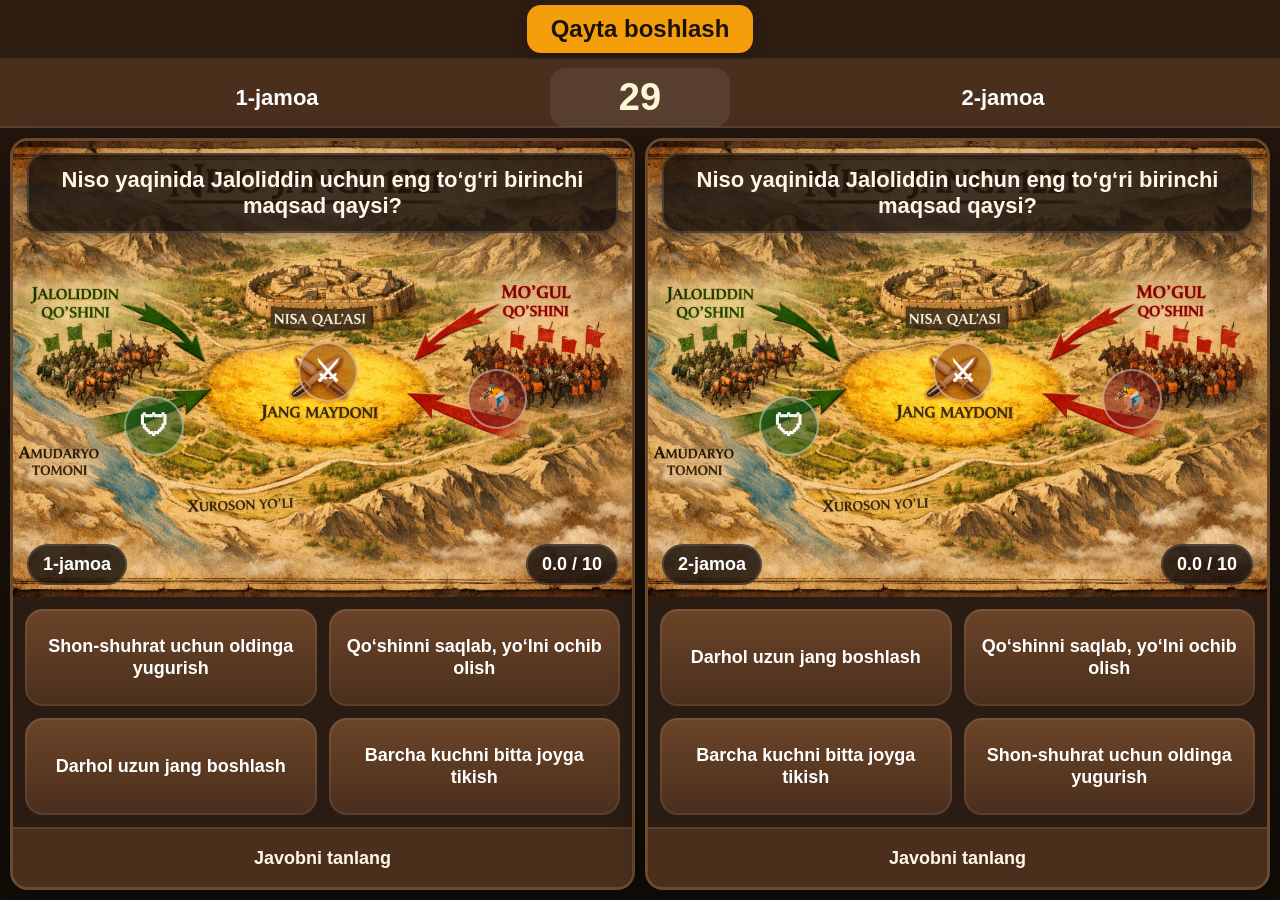
==== index.html @ 19cbaae9 "upload index.html" ====
<!DOCTYPE html>
<html lang="uz">
<head>
<meta charset="UTF-8">
<meta name="viewport" content="width=device-width, initial-scale=1.0">
<title>Jaloliddin uch jang — 2 jamoa v4</title>
<style>
  * { box-sizing: border-box; -webkit-tap-highlight-color: transparent; }
  html, body {
    margin:0; width:100%; height:100%; overflow:hidden;
    font-family: Arial, Helvetica, sans-serif; background:#130d08; color:#fff;
  }
  body { touch-action: manipulation; user-select:none; }
  .app {
    width:100vw; height:100vh; display:grid; grid-template-rows: 60px 68px 1fr;
    background:linear-gradient(180deg,#25170e 0%, #120d08 100%);
  }
  .control-row {
    display:flex; align-items:center; justify-content:center;
    padding:8px 14px; border-bottom:2px solid rgba(255,255,255,.08);
    background:#2f1d11;
  }
  .restart-btn {
    border:none; border-radius:14px; background:#f59e0b; color:#1b120b;
    font-weight:900; font-size:24px; padding:10px 24px; cursor:pointer;
    box-shadow:0 6px 18px rgba(0,0,0,.25);
  }
  .header {
    display:grid; grid-template-columns:1fr auto 1fr;
    align-items:center; padding:8px 16px; gap:12px;
    background:#4a2f1d; border-bottom:2px solid rgba(255,255,255,.08);
  }
  .team-head {
    font-size:28px; font-weight:900; text-align:center;
  }
  .center-timer {
    font-size:38px; font-weight:900; color:#fff7d1;
    background:rgba(255,255,255,.08); padding:8px 20px; border-radius:16px;
    min-width:180px; text-align:center;
  }
  .boards {
    display:grid; grid-template-columns:1fr 1fr; gap:10px; padding:10px;
    min-height:0;
  }
  .board {
    min-height:0; display:grid; grid-template-rows: 1fr 230px 60px;
    background:#20150f; border:3px solid #6c4a2b; border-radius:18px; overflow:hidden;
    box-shadow:0 10px 30px rgba(0,0,0,.35);
    position:relative;
  }
  .map-area {
    position:relative; overflow:hidden; background:#000;
  }
  .map-area img {
    width:100%; height:100%; object-fit:cover; display:block;
    filter:saturate(1.02) contrast(1.02);
  }
  .question-bar {
    position:absolute; left:14px; right:14px; top:12px;
    background:rgba(24,16,11,.82); border:2px solid rgba(255,255,255,.13);
    border-radius:18px; padding:12px 16px; text-align:center;
    font-size:28px; font-weight:900; line-height:1.18; color:#fff7e7;
    box-shadow:0 8px 18px rgba(0,0,0,.25);
  }
  .map-badges {
    position:absolute; left:14px; right:14px; bottom:12px;
    display:flex; justify-content:space-between; gap:12px;
  }
  .badge {
    background:rgba(24,16,11,.82); border:2px solid rgba(255,255,255,.12);
    border-radius:999px; padding:8px 14px; font-size:22px; font-weight:800;
  }
  .flash {
    position:absolute; inset:0; pointer-events:none; opacity:0;
    background:radial-gradient(circle at center, rgba(255,214,102,.45) 0%, rgba(255,214,102,.16) 18%, rgba(255,214,102,0) 45%);
  }
  .flash.active { animation: flashPulse 1s ease; }
  @keyframes flashPulse {
    0% { opacity:0; transform:scale(.92); }
    35% { opacity:1; transform:scale(1); }
    100% { opacity:0; transform:scale(1.08); }
  }
  .scene-icon {
    position:absolute; width:60px; height:60px; border-radius:50%;
    display:grid; place-items:center; font-size:30px; font-weight:700; color:#fff;
    background:rgba(0,0,0,.45); border:2px solid rgba(255,255,255,.45);
    opacity:0; transform:scale(.75);
  }
  .scene-icon.show { animation: popIn .8s ease forwards; }
  @keyframes popIn {
    0% { opacity:0; transform:scale(.75); }
    60% { opacity:1; transform:scale(1.08); }
    100% { opacity:.95; transform:scale(1); }
  }
  .icon-j { left:18%; top:56%; background:rgba(20,84,35,.58); }
  .icon-c { left:46%; top:44%; background:rgba(146,64,14,.58); }
  .icon-m { right:17%; top:50%; background:rgba(127,29,29,.58); }

  .options {
    display:grid; grid-template-columns:1fr 1fr; grid-template-rows:1fr 1fr;
    gap:12px; padding:12px; background:#2a1c12;
  }
  .opt {
    border:none; border-radius:18px; cursor:pointer; color:#fff;
    background:linear-gradient(180deg,#6b4428,#4a2f1d); font-size:24px; font-weight:800;
    padding:10px 14px; line-height:1.2; box-shadow: inset 0 0 0 2px rgba(255,255,255,.08);
    transition:transform .12s ease, filter .12s ease, background .12s ease, box-shadow .12s ease;
  }
  .opt.selected { box-shadow: inset 0 0 0 4px #ffe08a, 0 0 0 2px rgba(255,224,138,.35); transform:scale(.99); }
  .opt.correct { background:linear-gradient(180deg,#1f8a46,#166534); }
  .opt.wrong { background:linear-gradient(180deg,#b43a2f,#7f1d1d); }
  .opt.dim { filter:brightness(.7); }
  .opt:disabled { cursor:default; }

  .bottom {
    display:flex; align-items:center; justify-content:center; text-align:center;
    padding:4px 12px; font-size:24px; font-weight:900; color:#fff8e6; background:#4a2f1d;
    border-top:2px solid rgba(255,255,255,.08);
  }

  .team-overlay {
    position:absolute; inset:0; display:none; align-items:center; justify-content:center;
    background:rgba(16,10,7,.45); pointer-events:none;
  }
  .team-overlay.show { display:flex; }
  .team-overlay-text {
    width:92%; text-align:center; background:rgba(24,16,11,.88);
    border:3px solid rgba(255,255,255,.18); border-radius:26px; padding:18px 18px 14px;
    box-shadow:0 16px 30px rgba(0,0,0,.3);
  }
  .big-en { font-size:48px; font-weight:1000; letter-spacing:1px; }
  .big-uz { font-size:26px; font-weight:800; margin-top:10px; color:#fff5cf; }

  .round-overlay {
    position:fixed; inset:0; display:none; align-items:center; justify-content:center;
    background:rgba(7,4,2,.22); z-index:12; pointer-events:none;
  }
  .round-overlay.show { display:flex; }
  .round-box {
    width:min(92vw, 1450px); background:rgba(26,18,12,.94); border:3px solid rgba(255,255,255,.18);
    border-radius:28px; padding:22px; text-align:center; box-shadow:0 22px 40px rgba(0,0,0,.42);
  }
  .round-correct {
    font-size:34px; font-weight:1000; color:#ffe6a3; margin-bottom:16px; line-height:1.2;
  }
  .round-teams {
    display:grid; grid-template-columns:1fr 1fr; gap:18px;
  }
  .round-team {
    background:rgba(255,255,255,.06); border-radius:20px; padding:18px;
  }
  .round-team-name { font-size:28px; font-weight:1000; margin-bottom:10px; }
  .round-team-main { font-size:38px; font-weight:1000; }
  .round-team-sub { margin-top:8px; font-size:22px; color:#fff3c9; }

  .final {
    position:fixed; inset:0; display:none; align-items:center; justify-content:center;
    background:#120d08; z-index:20;
  }
  .final.show { display:flex; }
  .final-box {
    width:min(1100px,92vw); text-align:center;
  }
  .final-title { font-size:56px; font-weight:1000; margin-bottom:24px; }
  .final-grid { display:grid; grid-template-columns:1fr 1fr; gap:24px; }
  .final-card { background:#2a1c12; border:3px solid #6c4a2b; border-radius:22px; padding:28px; }
  .final-card h2 { font-size:40px; margin:0 0 16px; }
  .final-score { font-size:78px; font-weight:1000; }
  .final-sub { font-size:28px; margin-top:8px; }

  @media (max-width: 1280px) {
    .question-bar { font-size:22px; }
    .opt { font-size:18px; }
    .team-head { font-size:22px; }
    .badge { font-size:18px; }
    .bottom { font-size:18px; }
    .big-en { font-size:34px; }
    .big-uz { font-size:20px; }
  }

  .pwd-modal {
    position:fixed; inset:0; display:none; align-items:center; justify-content:center;
    background:rgba(0,0,0,.72); z-index:1200;
  }
  .pwd-modal.show { display:flex; }
  .pwd-box {
    width:min(460px,88vw); background:#2b1b12; border:3px solid #7a5432;
    border-radius:22px; padding:26px; box-shadow:0 18px 40px rgba(0,0,0,.35);
    text-align:center;
  }
  .pwd-title { font-size:34px; font-weight:1000; margin-bottom:12px; }
  .pwd-sub { font-size:18px; color:#ffe7be; margin-bottom:18px; }
  .pwd-input {
    width:100%; padding:16px 18px; border-radius:14px; border:2px solid #b17a41;
    background:#140d08; color:#fff; font-size:24px; text-align:center; outline:none;
    letter-spacing:3px;
  }
  .pwd-row { display:flex; gap:12px; justify-content:center; margin-top:18px; }
  .pwd-btn {
    border:none; border-radius:14px; padding:14px 22px; cursor:pointer;
    font-size:20px; font-weight:900;
  }
  .pwd-ok { background:#f59e0b; color:#1b120b; }
  .pwd-cancel { background:#4a2f1d; color:#fff; }
  .pwd-error { min-height:26px; margin-top:12px; font-size:18px; color:#ffd2d2; }

</style>
</head>
<body>
<div class="app">
  <div class="control-row">
    <button class="restart-btn" onclick="guardedRestart()">Qayta boshlash</button>
  </div>
  <div class="header">
    <div class="team-head">1-jamoa</div>
    <div class="center-timer" id="roundTimer">30</div>
    <div class="team-head">2-jamoa</div>
  </div>
  <div class="boards">
    <div class="board" id="board1"></div>
    <div class="board" id="board2"></div>
  </div>
</div>

<div class="round-overlay" id="roundOverlay">
  <div class="round-box">
    <div class="round-correct" id="roundCorrect"></div>
    <div class="round-teams">
      <div class="round-team">
        <div class="round-team-name">1-jamoa</div>
        <div class="round-team-main" id="roundTeam1Main"></div>
        <div class="round-team-sub" id="roundTeam1Sub"></div>
      </div>
      <div class="round-team">
        <div class="round-team-name">2-jamoa</div>
        <div class="round-team-main" id="roundTeam2Main"></div>
        <div class="round-team-sub" id="roundTeam2Sub"></div>
      </div>
    </div>
  </div>
</div>

<div class="final" id="finalScreen">
  <div class="final-box">
    <div class="final-title">Natija</div>
    <div class="final-grid">
      <div class="final-card">
        <h2>1-jamoa</h2>
        <div class="final-score" id="final1">0.0</div>
        <div class="final-sub">10 balldan</div>
      </div>
      <div class="final-card">
        <h2>2-jamoa</h2>
        <div class="final-score" id="final2">0.0</div>
        <div class="final-sub">10 balldan</div>
      </div>
    </div>
  </div>

</div>

<div class="pwd-modal" id="pwdModal">
  <div class="pwd-box">
    <div class="pwd-title">Qayta boshlash</div>
    <div class="pwd-sub">Admin kodini kiriting</div>
    <input class="pwd-input" id="pwdInput" type="password" inputmode="text" autocomplete="off" />
    <div class="pwd-error" id="pwdError"></div>
    <div class="pwd-row">
      <button class="pwd-btn pwd-ok" id="pwdSubmit">Tasdiqlash</button>
      <button class="pwd-btn pwd-cancel" id="pwdCancel">Bekor qilish</button>
    </div>
  </div>
</div>

<audio id="audioBingo" preload="auto" src="[data-uri]"></audio>
<audio id="audioVictory" preload="auto" src="[data-uri]"></audio>
<audio id="audioChicken" preload="auto" src="[data-uri]"></audio>
<audio id="audioTryAgain" preload="auto" src="[data-uri]"></audio>
<audio id="audioTimeOver" preload="auto" src="[data-uri]"></audio>
<audio id="audioFinal" preload="auto" src="[data-uri]"></audio>

<script>
const MAPS = {"niso": "[data-uri]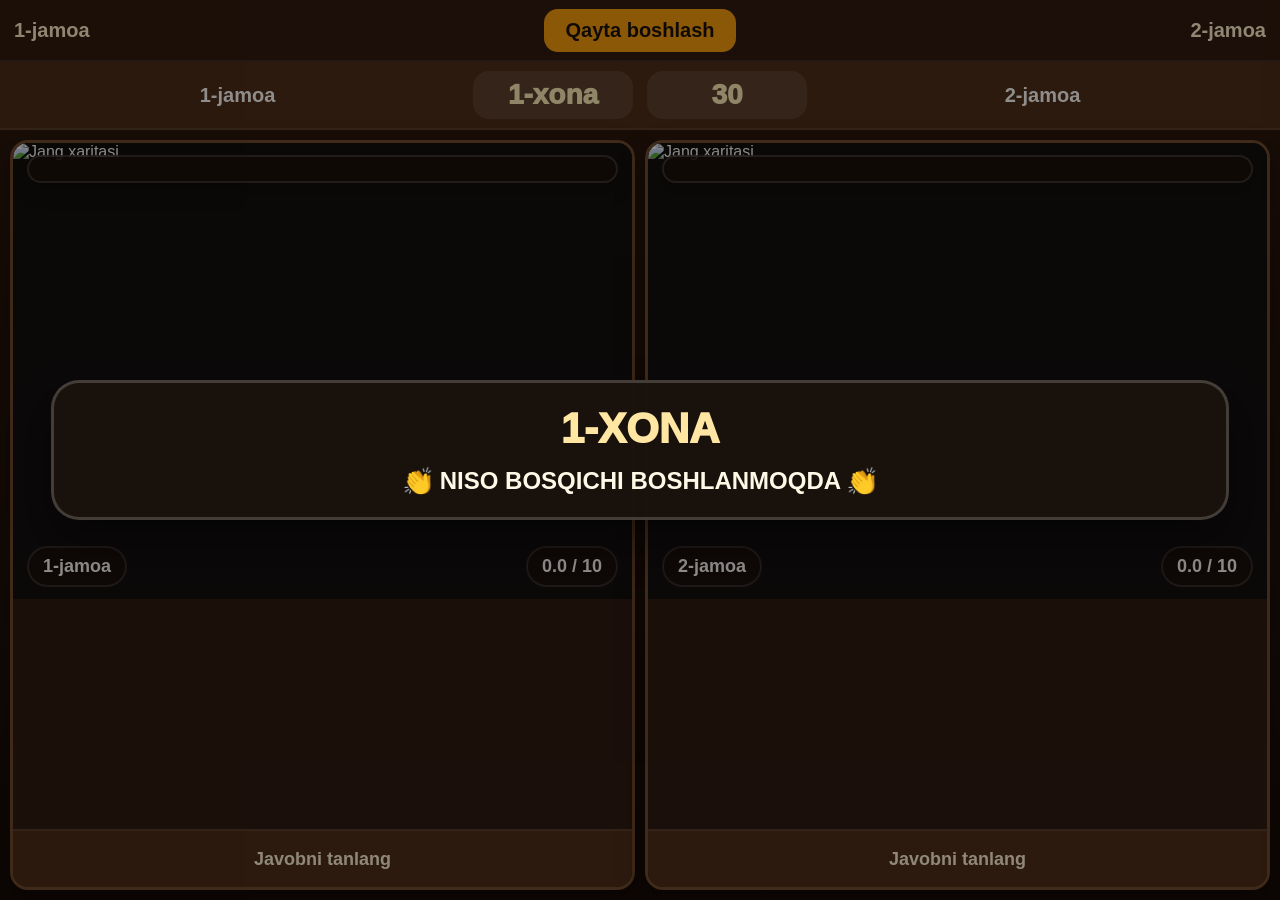
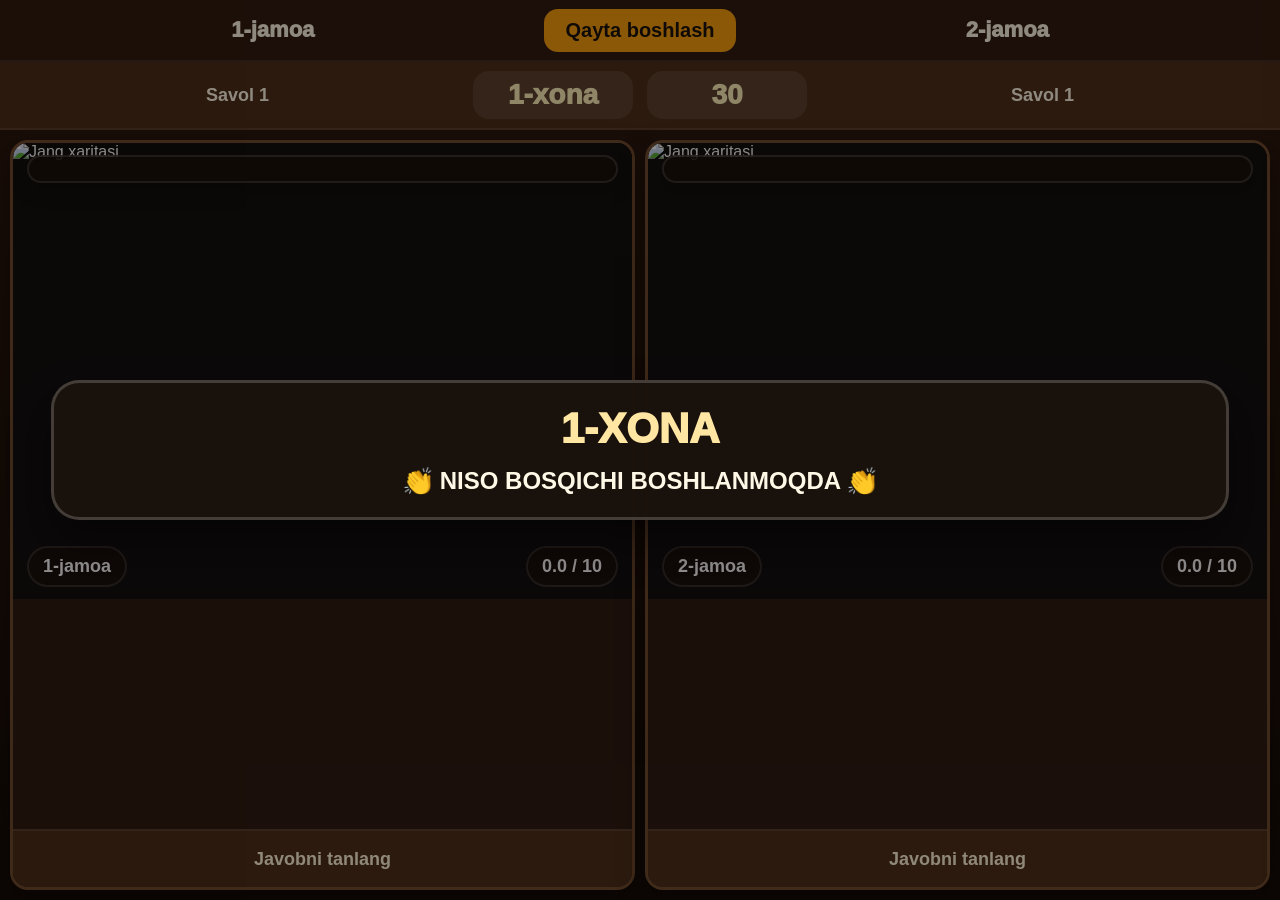
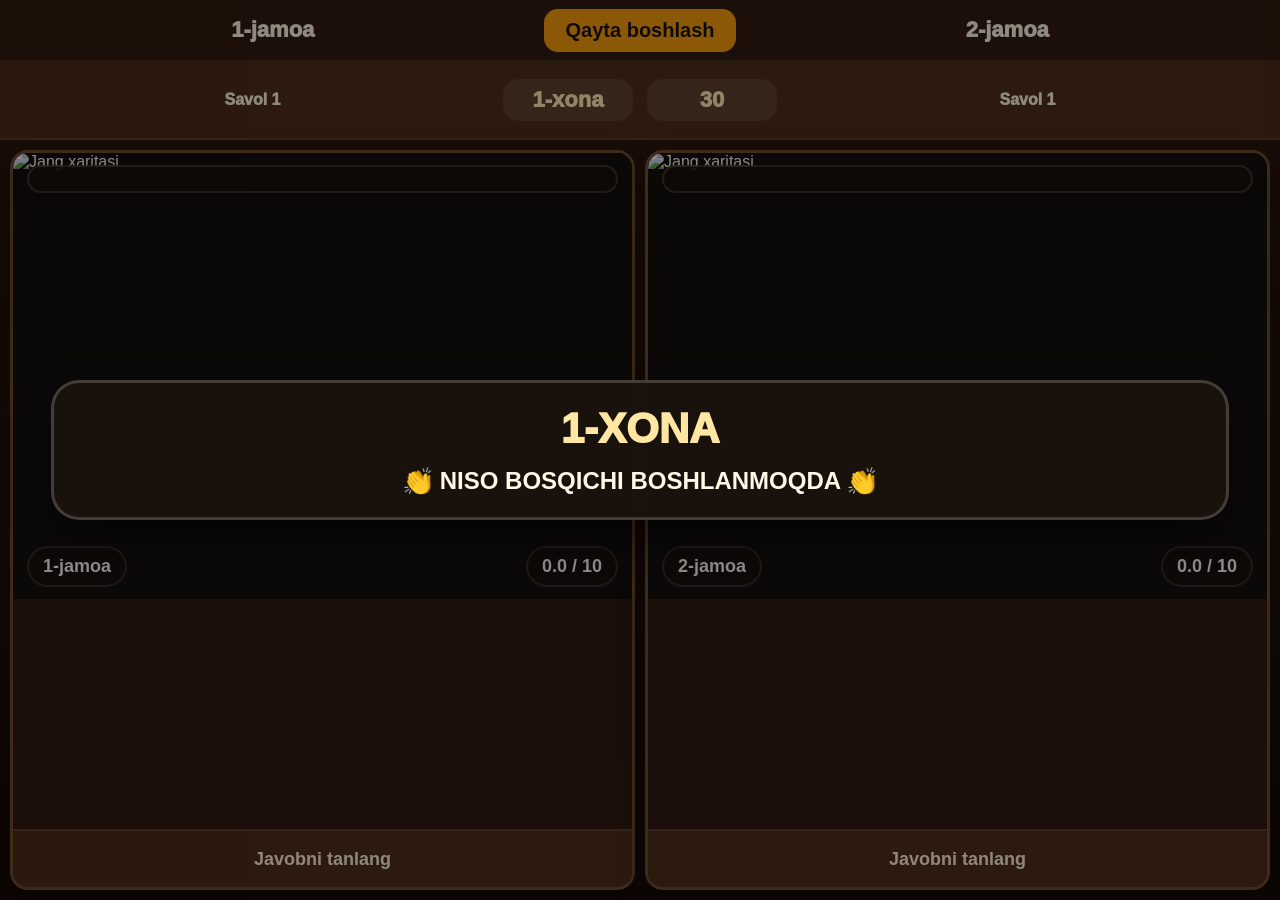
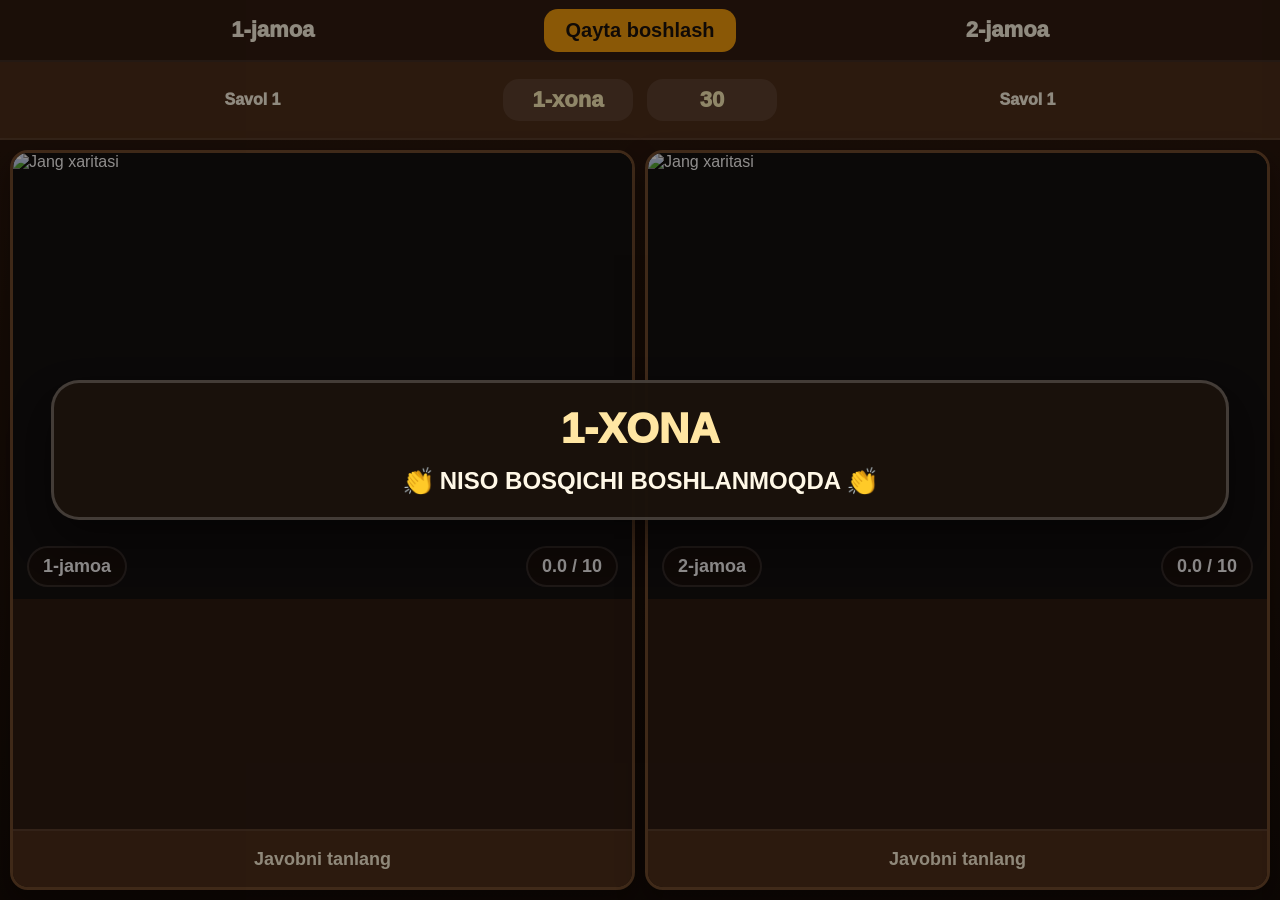
